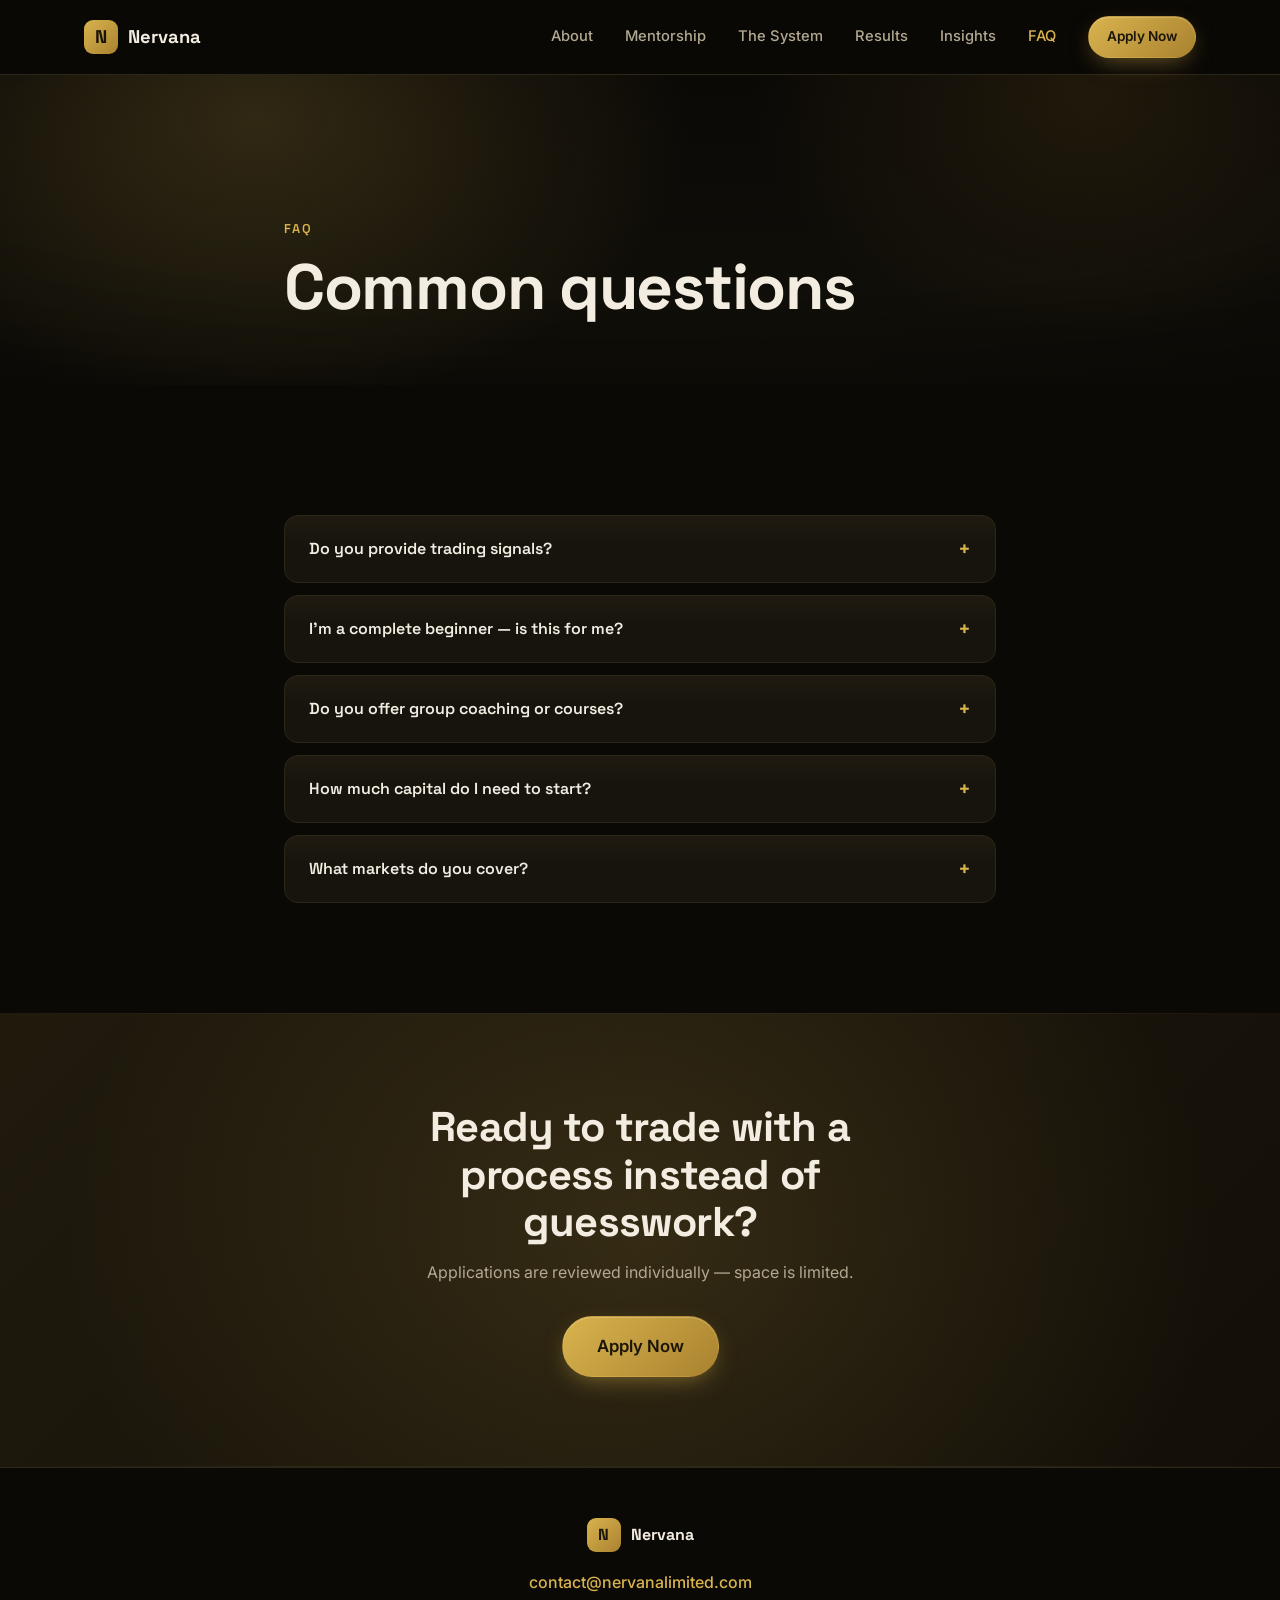
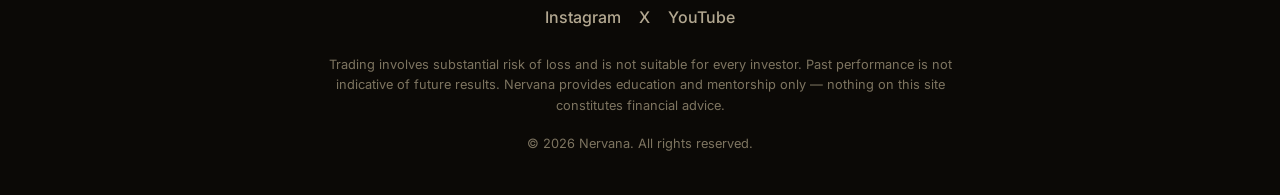
==== website/faq.html @ e36e23cf "Split the long scrolling page into a proper multi-page site The home page previously stacked every s" ====
<!DOCTYPE html>
<html lang="en">
<head>
<meta charset="UTF-8">
<meta name="viewport" content="width=device-width, initial-scale=1.0">
<title>FAQ | Nervana</title>
<meta name="description" content="Common questions about Nervana's 1:1 trading mentorship.">
<link rel="icon" href="data:image/svg+xml,<svg xmlns=%22http://www.w3.org/2000/svg%22 viewBox=%220 0 100 100%22><text y=%22.9em%22 font-size=%2290%22>📈</text></svg>">
<link rel="preconnect" href="https://fonts.googleapis.com">
<link rel="preconnect" href="https://fonts.gstatic.com" crossorigin>
<link href="https://fonts.googleapis.com/css2?family=Inter:wght@400;500;600;700;800&family=Space+Grotesk:wght@500;600;700&display=swap" rel="stylesheet">
<link rel="stylesheet" href="styles.css">
</head>
<body>

<header class="navbar" id="navbar">
  <div class="container navbar__inner">
    <a href="index.html" class="brand">
      <span class="brand__mark">N</span>
      <span class="brand__name">Nervana</span>
    </a>
    <nav class="nav-links" id="navLinks">
      <a href="about.html">About</a>
      <a href="mentorship.html">Mentorship</a>
      <a href="system.html">The System</a>
      <a href="results.html">Results</a>
      <a href="insights.html">Insights</a>
      <a href="faq.html" aria-current="page">FAQ</a>
      <a href="#" class="btn btn--primary btn--sm nav-cta js-apply-trigger">Apply Now</a>
    </nav>
    <button class="nav-toggle" id="navToggle" aria-label="Toggle navigation" aria-expanded="false">
      <span></span><span></span><span></span>
    </button>
  </div>
</header>

<main>

  <section class="hero page-hero">
    <div class="hero__bg" aria-hidden="true"></div>
    <div class="container hero__inner">
      <p class="eyebrow reveal">FAQ</p>
      <h1 class="reveal">Common questions</h1>
    </div>
  </section>

  <section class="faq">
    <div class="container faq__inner">
      <div class="accordion" id="accordion">
        <div class="accordion-item reveal">
          <button class="accordion-trigger">
            <span>Do you provide trading signals?</span>
            <span class="accordion-icon">+</span>
          </button>
          <div class="accordion-panel">
            <p>No. Nervana teaches you the process to find and manage your own trades. The goal is independence, not dependence on someone else's calls.</p>
          </div>
        </div>
        <div class="accordion-item reveal">
          <button class="accordion-trigger">
            <span>I'm a complete beginner — is this for me?</span>
            <span class="accordion-icon">+</span>
          </button>
          <div class="accordion-panel">
            <p>Yes, as long as you're serious and coachable. The mentorship starts by building the Base layer — market structure and risk management — before layering in Core, the execution and psychology work.</p>
          </div>
        </div>
        <div class="accordion-item reveal">
          <button class="accordion-trigger">
            <span>Do you offer group coaching or courses?</span>
            <span class="accordion-icon">+</span>
          </button>
          <div class="accordion-panel">
            <p>Not currently. Nervana is 1:1 mentorship only, by application, so every mentee gets full focus and hands-on support. Group coaching may be introduced in the future, but applications today are for 1:1 mentorship.</p>
          </div>
        </div>
        <div class="accordion-item reveal">
          <button class="accordion-trigger">
            <span>How much capital do I need to start?</span>
            <span class="accordion-icon">+</span>
          </button>
          <div class="accordion-panel">
            <p>We'll discuss this after reviewing your application — the right starting size depends on your goals, market, and risk tolerance. We never recommend risking money you can't afford to lose.</p>
          </div>
        </div>
        <div class="accordion-item reveal">
          <button class="accordion-trigger">
            <span>What markets do you cover?</span>
            <span class="accordion-icon">+</span>
          </button>
          <div class="accordion-panel">
            <p>The core process applies across equities, futures, and forex. Your mentorship is tailored to the market you want to focus on.</p>
          </div>
        </div>
      </div>
    </div>
  </section>

  <section class="cta-banner">
    <div class="container cta-banner__inner reveal">
      <h2>Ready to trade with a process instead of guesswork?</h2>
      <p>Applications are reviewed individually — space is limited.</p>
      <a href="#" class="btn btn--primary btn--lg js-apply-trigger">Apply Now</a>
    </div>
  </section>

</main>

<footer class="footer">
  <div class="container footer__inner">
    <div class="footer__brand">
      <span class="brand__mark">N</span>
      <span class="brand__name">Nervana</span>
    </div>
    <div class="footer__contact">
      <a href="mailto:contact@nervanalimited.com">contact@nervanalimited.com</a>
      <div class="social-links">
        <a href="#" aria-label="Instagram">Instagram</a>
        <a href="#" aria-label="X / Twitter">X</a>
        <a href="#" aria-label="YouTube">YouTube</a>
      </div>
    </div>
    <p class="footer__disclaimer">
      Trading involves substantial risk of loss and is not suitable for every investor.
      Past performance is not indicative of future results. Nervana provides education and
      mentorship only — nothing on this site constitutes financial advice.
    </p>
    <p class="footer__copy">&copy; <span id="year"></span> Nervana. All rights reserved.</p>
  </div>
</footer>

<div class="modal-overlay" id="applyModalOverlay" aria-hidden="true">
  <div class="modal" role="dialog" aria-modal="true" aria-labelledby="applyModalTitle">
    <button type="button" class="modal__close" id="applyModalClose" aria-label="Close application form">&times;</button>

    <p class="eyebrow">Apply Now</p>
    <h2 id="applyModalTitle">Mentorship Application</h2>
    <p class="modal__intro">
      Highly limited, strictly 1:1. Submitting this doesn't guarantee a place — applicants are
      assessed on fit, readiness, and commitment. If shortlisted, you'll be invited to a free
      onboarding session before anything is confirmed.
    </p>

    <form class="modal-form" id="applyForm" name="mentorship-application" method="POST" data-netlify="true" netlify-honeypot="company">
      <input type="hidden" name="form-name" value="mentorship-application">
      <p class="hp-field" aria-hidden="true">
        <label>Don't fill this out if you're human: <input name="company" tabindex="-1" autocomplete="off"></label>
      </p>

      <p class="form-section-title">About you</p>

      <div class="form-row">
        <label for="name">Full name *</label>
        <input type="text" id="name" name="full_name" required placeholder="Your full name">
      </div>
      <div class="form-row">
        <label for="email">Email address *</label>
        <input type="email" id="email" name="email" required placeholder="you@example.com">
      </div>
      <div class="form-row">
        <label for="location">Location / Time zone *</label>
        <input type="text" id="location" name="location_timezone" required placeholder="e.g. London, UK (GMT)">
      </div>
      <div class="form-row">
        <label>How did you hear about Nervana Mentorship?</label>
        <div class="radio-group">
          <label class="radio-option"><input type="radio" name="how_heard" value="TradingView"> TradingView</label>
          <label class="radio-option"><input type="radio" name="how_heard" value="YouTube"> YouTube</label>
          <label class="radio-option"><input type="radio" name="how_heard" value="Referral"> Referral</label>
          <label class="radio-option"><input type="radio" name="how_heard" value="Other"> Other</label>
        </div>
        <input type="text" name="how_heard_other" placeholder="If “Other”, please specify" class="other-input">
      </div>

      <p class="form-section-title">Your trading background</p>

      <div class="form-row">
        <label>How long have you been trading?</label>
        <div class="radio-group">
          <label class="radio-option"><input type="radio" name="trading_duration" value="Less than 6 months"> Less than 6 months</label>
          <label class="radio-option"><input type="radio" name="trading_duration" value="6-12 months"> 6-12 months</label>
          <label class="radio-option"><input type="radio" name="trading_duration" value="1-2 years"> 1-2 years</label>
          <label class="radio-option"><input type="radio" name="trading_duration" value="2+ years"> 2+ years</label>
          <label class="radio-option"><input type="radio" name="trading_duration" value="Other"> Other</label>
        </div>
      </div>
      <div class="form-row">
        <label>What markets do you primarily trade?</label>
        <div class="radio-group">
          <label class="radio-option"><input type="radio" name="markets_traded" value="Forex"> Forex</label>
          <label class="radio-option"><input type="radio" name="markets_traded" value="Indices"> Indices</label>
          <label class="radio-option"><input type="radio" name="markets_traded" value="Stocks"> Stocks</label>
          <label class="radio-option"><input type="radio" name="markets_traded" value="Crypto"> Crypto</label>
          <label class="radio-option"><input type="radio" name="markets_traded" value="Options"> Options</label>
          <label class="radio-option"><input type="radio" name="markets_traded" value="Other"> Other</label>
        </div>
      </div>
      <div class="form-row">
        <label for="strategy">Briefly describe your current trading strategy (if any) *</label>
        <textarea id="strategy" name="current_strategy" rows="4" required></textarea>
      </div>
      <div class="form-row">
        <label for="mentor-experience">Have you worked with a mentor before? If yes, what was your experience? *</label>
        <textarea id="mentor-experience" name="mentor_experience" rows="4" required></textarea>
      </div>

      <p class="form-section-title">Friction &amp; goals</p>

      <div class="form-row">
        <label>Where do you feel the most friction in your trading?</label>
        <div class="radio-group">
          <label class="radio-option"><input type="radio" name="friction" value="Strategy and structure"> Strategy and structure</label>
          <label class="radio-option"><input type="radio" name="friction" value="Emotional regulation under pressure"> Emotional regulation under pressure</label>
          <label class="radio-option"><input type="radio" name="friction" value="Consistency and discipline"> Consistency and discipline</label>
          <label class="radio-option"><input type="radio" name="friction" value="Decision fatigue or overthinking"> Decision fatigue or overthinking</label>
          <label class="radio-option"><input type="radio" name="friction" value="Other"> Other</label>
        </div>
      </div>
      <div class="form-row">
        <label for="goals-6-12">What are your top 3 goals for the next 6-12 months as a trader? *</label>
        <textarea id="goals-6-12" name="goals_6_12_months" rows="4" required></textarea>
      </div>
      <div class="form-row">
        <label for="adapts-to-you">Most mentorships give you rules and expect you to adapt. Nervana rebuilds the system around you. How does that approach resonate with you? *</label>
        <textarea id="adapts-to-you" name="approach_resonance" rows="4" required></textarea>
      </div>

      <p class="form-section-title">Commitment &amp; investment</p>

      <div class="form-row">
        <label for="weekly-hours">How many focused hours per week can you realistically commit to reviews, reflections, and structured development of your trading? *</label>
        <input type="text" id="weekly-hours" name="weekly_hours_commitment" required placeholder="e.g. 5-7 hours a week">
      </div>
      <div class="form-row">
        <label>What level of investment are you prepared to make in your growth as a trader? *</label>
        <div class="radio-group">
          <label class="radio-option"><input type="radio" name="investment_level" value="Under £500" required> I'm only comfortable with small investments (&lt;£500)</label>
          <label class="radio-option"><input type="radio" name="investment_level" value="£500-£1,000"> I'm ready to make a moderate investment (£500-£1,000)</label>
          <label class="radio-option"><input type="radio" name="investment_level" value="£1,000-£3,000"> I'm committed to making a serious investment (£1,000-£3,000)</label>
          <label class="radio-option"><input type="radio" name="investment_level" value="£3,000+"> I'm prepared to invest significantly in long-term mentorship (£3,000+)</label>
          <label class="radio-option"><input type="radio" name="investment_level" value="Other"> Other</label>
        </div>
      </div>
      <div class="form-row">
        <label>Mentorship requires honesty, accountability, and resilience. Are you prepared to commit to that? *</label>
        <div class="radio-group">
          <label class="radio-option"><input type="radio" name="commitment_confirmation" value="Yes" required> Yes</label>
          <label class="radio-option"><input type="radio" name="commitment_confirmation" value="No"> No</label>
          <label class="radio-option"><input type="radio" name="commitment_confirmation" value="Other"> Other</label>
        </div>
      </div>
      <div class="form-row">
        <label for="good-fit">Why do you believe you are a good fit for Nervana Mentorship? *</label>
        <textarea id="good-fit" name="good_fit_reason" rows="4" required></textarea>
      </div>

      <button type="submit" class="btn btn--primary btn--block">Submit Application</button>
      <p class="form-status" id="formStatus" role="status"></p>
    </form>
  </div>
</div>

<script src="script.js"></script>
</body>
</html>
---- website/styles.css ----
:root {
  --bg: #0b0906;
  --bg-alt: #121009;
  --card: #17140e;
  --card-border: #2c2717;
  --text: #f3ede1;
  --text-dim: #b3a891;
  --text-faint: #7d7460;
  --accent: #d9b34e;
  --accent-dim: #a9822f;
  --accent-soft: rgba(217, 179, 78, 0.5);
  --danger: #e5484d;
  --font-heading: "Space Grotesk", Inter, sans-serif;
  --font-body: "Inter", sans-serif;
  --radius: 14px;
  --container: 1160px;
}

* { box-sizing: border-box; margin: 0; padding: 0; }

html { scroll-behavior: smooth; }

body {
  background: var(--bg);
  color: var(--text);
  font-family: var(--font-body);
  line-height: 1.6;
  -webkit-font-smoothing: antialiased;
}

img { max-width: 100%; display: block; }

.container {
  max-width: var(--container);
  margin: 0 auto;
  padding: 0 24px;
}

h1, h2, h3 {
  font-family: var(--font-heading);
  font-weight: 700;
  line-height: 1.15;
  letter-spacing: -0.02em;
}

h1 { font-size: clamp(2.4rem, 5vw, 4rem); }
h2 { font-size: clamp(1.8rem, 3.4vw, 2.6rem); }
h3 { font-size: 1.25rem; }

p { color: var(--text-dim); }

a { color: inherit; text-decoration: none; }

.eyebrow {
  display: inline-block;
  font-family: var(--font-heading);
  font-size: 0.8rem;
  font-weight: 600;
  letter-spacing: 0.14em;
  text-transform: uppercase;
  color: var(--accent);
  margin-bottom: 12px;
}

.center { text-align: center; }

.section-title { margin-bottom: 14px; }

.section-subtitle {
  max-width: 560px;
  margin: 0 auto 48px;
  color: var(--text-dim);
}

.placeholder-note {
  color: var(--text-faint);
  font-style: italic;
  font-size: 0.85rem;
}

/* Buttons */
.btn {
  display: inline-flex;
  align-items: center;
  justify-content: center;
  gap: 8px;
  padding: 13px 26px;
  border-radius: 999px;
  font-weight: 600;
  font-size: 0.95rem;
  border: 1px solid transparent;
  cursor: pointer;
  transition: transform 0.15s ease, box-shadow 0.15s ease, background 0.15s ease, border-color 0.15s ease;
  white-space: nowrap;
}
.btn--primary {
  background: linear-gradient(135deg, var(--accent), var(--accent-dim));
  color: #1a1508;
  box-shadow: 0 8px 24px -8px rgba(217, 179, 78, 0.55), inset 0 1px 0 rgba(255, 255, 255, 0.2);
}
.btn--primary:hover { transform: translateY(-2px); box-shadow: 0 12px 30px -8px rgba(217, 179, 78, 0.75), inset 0 1px 0 rgba(255, 255, 255, 0.25); }
.btn--ghost {
  background: transparent;
  color: var(--text);
  border-color: var(--card-border);
}
.btn--ghost:hover { border-color: var(--accent); color: var(--accent); }
.btn--outline {
  background: transparent;
  border-color: var(--card-border);
  color: var(--text);
}
.btn--outline:hover { border-color: var(--accent); color: var(--accent); }
.btn--sm { padding: 9px 18px; font-size: 0.85rem; }
.btn--lg { padding: 16px 34px; font-size: 1.05rem; }
.btn--block { width: 100%; }

/* Navbar */
.navbar {
  position: sticky;
  top: 0;
  z-index: 100;
  background: rgba(11, 9, 6, 0.75);
  backdrop-filter: blur(10px);
  border-bottom: 1px solid var(--card-border);
}
.navbar__inner {
  display: flex;
  align-items: center;
  justify-content: space-between;
  padding-top: 16px;
  padding-bottom: 16px;
  gap: 24px;
}
.brand {
  display: flex;
  align-items: center;
  gap: 10px;
  font-family: var(--font-heading);
  font-weight: 700;
  font-size: 1.15rem;
}
.brand__mark {
  width: 34px;
  height: 34px;
  display: grid;
  place-items: center;
  border-radius: 9px;
  background: linear-gradient(135deg, var(--accent), var(--accent-dim));
  color: #1a1508;
  font-weight: 800;
}
.nav-links {
  display: flex;
  align-items: center;
  gap: 32px;
  flex: 1;
  justify-content: flex-end;
}
.nav-links a:not(.btn) {
  font-size: 0.92rem;
  color: var(--text-dim);
  font-weight: 500;
  transition: color 0.15s ease;
}
.nav-links a:not(.btn):hover { color: var(--text); }
.nav-links a[aria-current="page"] { color: var(--accent); }
.nav-toggle {
  display: none;
  flex-direction: column;
  gap: 5px;
  background: none;
  border: none;
  cursor: pointer;
  padding: 6px;
}
.nav-toggle span {
  width: 22px;
  height: 2px;
  background: var(--text);
  border-radius: 2px;
  transition: transform 0.2s ease, opacity 0.2s ease;
}

/* Hero */
.hero {
  position: relative;
  padding: 120px 0 100px;
  overflow: hidden;
}
.hero__bg {
  position: absolute;
  inset: 0;
  background:
    radial-gradient(700px 460px at 20% 15%, rgba(217, 179, 78, 0.18), transparent 62%),
    radial-gradient(560px 420px at 85% 5%, rgba(169, 130, 47, 0.13), transparent 60%),
    radial-gradient(120% 90% at 50% 30%, transparent 45%, rgba(0, 0, 0, 0.55) 100%),
    linear-gradient(180deg, var(--bg) 0%, var(--bg-alt) 100%);
  z-index: -1;
}
.hero__inner { max-width: 760px; }
.hero__subtitle {
  font-size: 1.15rem;
  margin: 22px 0 34px;
  max-width: 620px;
}
.hero__actions { display: flex; gap: 16px; flex-wrap: wrap; }
.hero__disclaimer {
  margin-top: 20px;
  font-size: 0.85rem;
  color: var(--text-faint);
}

.page-hero { padding: 140px 0 60px; }
.page-hero .hero__subtitle { margin-bottom: 0; }

/* Insights list */
.insights-list { padding: 60px 0 110px; }
.asset-tabs {
  display: flex;
  gap: 10px;
  flex-wrap: wrap;
  margin-bottom: 32px;
}
.asset-tab {
  font-family: var(--font-body);
  padding: 8px 16px;
  border-radius: 999px;
  border: 1px solid var(--card-border);
  background: transparent;
  color: var(--text-dim);
  font-size: 0.85rem;
  font-weight: 600;
  cursor: pointer;
  transition: border-color 0.15s ease, color 0.15s ease;
}
.asset-tab:hover { border-color: var(--accent); color: var(--accent); }
.asset-tab.active { border-color: var(--accent); color: var(--accent); }

.insight-feed {
  display: flex;
  flex-direction: column;
  gap: 20px;
}
.insight-card {
  background: linear-gradient(180deg, rgba(217,179,78,0.045), transparent 45%), var(--card);
  border: 1px solid var(--card-border);
  border-radius: var(--radius);
  padding: 28px 32px;
}
.insight-card__meta {
  display: flex;
  align-items: center;
  gap: 12px;
  margin-bottom: 12px;
}
.insight-card__asset {
  font-family: var(--font-heading);
  font-size: 0.7rem;
  font-weight: 700;
  letter-spacing: 0.08em;
  text-transform: uppercase;
  color: var(--accent);
  border: 1px solid var(--card-border);
  padding: 4px 10px;
  border-radius: 999px;
}
.insight-card__date { font-size: 0.8rem; color: var(--text-faint); }
.insight-card h3 { margin-bottom: 10px; }
.insight-card p { font-size: 0.95rem; }

/* Stats */
.stats {
  padding: 40px 0;
  position: relative;
}
.stats::before,
.stats::after {
  content: "";
  position: absolute;
  left: 0;
  right: 0;
  height: 1px;
  background: linear-gradient(90deg, transparent, var(--card-border) 25%, var(--card-border) 75%, transparent);
}
.stats::before { top: 0; }
.stats::after { bottom: 0; }
.stats__grid {
  display: grid;
  grid-template-columns: repeat(3, 1fr);
  gap: 24px;
  text-align: center;
}
.stat__number {
  font-family: var(--font-heading);
  font-size: 2.4rem;
  font-weight: 700;
  color: var(--text);
}
.stat__text {
  display: block;
  font-family: var(--font-heading);
  font-size: 1.9rem;
  font-weight: 700;
  color: var(--text);
}
.stat__suffix {
  font-family: var(--font-heading);
  font-size: 1.4rem;
  font-weight: 700;
  color: var(--accent);
}
.stat__label {
  display: block;
  color: var(--text-faint);
  font-size: 0.85rem;
  margin-top: 6px;
}

/* About */
.about { padding: 110px 0; }
.about__grid {
  display: grid;
  grid-template-columns: 1.2fr 0.8fr;
  gap: 60px;
  align-items: start;
}
.about__text h2 { margin-bottom: 20px; }
.about__text p { margin-bottom: 16px; }
.check-list {
  list-style: none;
  margin-top: 24px;
  display: flex;
  flex-direction: column;
  gap: 12px;
}
.check-list li {
  padding-left: 28px;
  position: relative;
  color: var(--text-dim);
}
.check-list li::before {
  content: "✓";
  position: absolute;
  left: 0;
  color: var(--accent);
  font-weight: 700;
}
.card-panel {
  background: linear-gradient(180deg, rgba(217,179,78,0.045), transparent 45%), var(--card);
  border: 1px solid var(--card-border);
  border-radius: var(--radius);
  padding: 32px;
}
.card-panel h3 { margin-bottom: 18px; }
.tick-list { list-style: none; display: flex; flex-direction: column; gap: 14px; }
.tick-list li {
  padding-left: 26px;
  position: relative;
  color: var(--text-dim);
  font-size: 0.95rem;
}
.tick-list li::before {
  content: "→";
  position: absolute;
  left: 0;
  color: var(--accent);
}

/* Programs */
.programs { padding: 110px 0; background: var(--bg-alt); }
.program-grid {
  display: grid;
  grid-template-columns: repeat(3, 1fr);
  gap: 24px;
  margin-top: 20px;
}
.program-grid--single {
  display: flex;
  justify-content: center;
}
.program-grid--single .program-card {
  max-width: 480px;
  width: 100%;
}
.program-card {
  background: linear-gradient(180deg, rgba(217,179,78,0.045), transparent 45%), var(--card);
  border: 1px solid var(--card-border);
  border-radius: var(--radius);
  padding: 32px;
  display: flex;
  flex-direction: column;
  position: relative;
  transition: transform 0.2s ease, border-color 0.2s ease;
}
.program-card:hover { transform: translateY(-4px); border-color: #2a3a52; }
.program-card--featured {
  border-color: var(--accent);
  background: linear-gradient(180deg, rgba(217,179,78,0.12), var(--card) 40%);
}
.badge {
  position: absolute;
  top: -12px;
  right: 24px;
  background: var(--accent);
  color: #1a1508;
  font-size: 0.72rem;
  font-weight: 700;
  padding: 5px 12px;
  border-radius: 999px;
  letter-spacing: 0.03em;
}
.program-price {
  color: var(--accent);
  font-weight: 600;
  font-size: 0.9rem;
  margin: 8px 0 14px;
}
.program-desc { margin-bottom: 18px; font-size: 0.95rem; }
.program-card ul {
  list-style: none;
  display: flex;
  flex-direction: column;
  gap: 10px;
  margin-bottom: 26px;
  flex: 1;
}
.program-card ul li {
  padding-left: 22px;
  position: relative;
  font-size: 0.9rem;
  color: var(--text-dim);
}
.program-card ul li::before {
  content: "✓";
  position: absolute;
  left: 0;
  color: var(--accent);
}

/* Approach */
.approach { padding: 110px 0; }
.approach-grid {
  display: grid;
  grid-template-columns: repeat(3, 1fr);
  gap: 28px;
  margin-top: 20px;
}
.approach-grid--two {
  grid-template-columns: repeat(2, 1fr);
  max-width: 760px;
  margin-left: auto;
  margin-right: auto;
}
.approach-card {
  padding: 8px;
}
.approach-icon {
  font-family: var(--font-heading);
  font-size: 0.85rem;
  font-weight: 700;
  color: var(--accent);
  border: 1px solid var(--card-border);
  width: 44px;
  height: 44px;
  display: grid;
  place-items: center;
  border-radius: 10px;
  margin-bottom: 18px;
}
.approach-card h3 { margin-bottom: 10px; }
.approach-card p { font-size: 0.95rem; }

/* Testimonials */
.testimonials { padding: 110px 0; background: var(--bg-alt); }
.testimonial-grid {
  display: grid;
  grid-template-columns: repeat(3, 1fr);
  gap: 24px;
  margin-top: 20px;
}
.testimonial-card {
  background: linear-gradient(180deg, rgba(217,179,78,0.045), transparent 45%), var(--card);
  border: 1px solid var(--card-border);
  border-radius: var(--radius);
  padding: 28px;
}
.testimonial-card p {
  color: var(--text);
  font-size: 1rem;
  margin-bottom: 18px;
}
.testimonial-card footer {
  color: var(--text-faint);
  font-size: 0.85rem;
  font-weight: 500;
}

/* FAQ */
.faq { padding: 110px 0; }
.faq__inner { max-width: 760px; }
.accordion { margin-top: 20px; display: flex; flex-direction: column; gap: 12px; }
.accordion-item {
  border: 1px solid var(--card-border);
  border-radius: var(--radius);
  background: linear-gradient(180deg, rgba(217,179,78,0.045), transparent 45%), var(--card);
  overflow: hidden;
}
.accordion-trigger {
  width: 100%;
  display: flex;
  align-items: center;
  justify-content: space-between;
  background: none;
  border: none;
  color: var(--text);
  font-family: var(--font-heading);
  font-weight: 600;
  font-size: 1rem;
  padding: 20px 24px;
  cursor: pointer;
  text-align: left;
}
.accordion-icon {
  color: var(--accent);
  font-size: 1.3rem;
  transition: transform 0.2s ease;
  flex-shrink: 0;
  margin-left: 16px;
}
.accordion-item.open .accordion-icon { transform: rotate(45deg); }
.accordion-panel {
  max-height: 0;
  overflow: hidden;
  transition: max-height 0.25s ease, padding 0.25s ease;
  padding: 0 24px;
}
.accordion-item.open .accordion-panel {
  max-height: 240px;
  padding: 0 24px 22px;
}

/* CTA banner */
.cta-banner {
  padding: 90px 0;
  background:
    radial-gradient(60% 140% at 50% 50%, rgba(217, 179, 78, 0.14), transparent 75%),
    linear-gradient(135deg, rgba(217,179,78,0.1), rgba(169,130,47,0.05));
  position: relative;
}
.cta-banner::before,
.cta-banner::after {
  content: "";
  position: absolute;
  left: 0;
  right: 0;
  height: 1px;
  background: linear-gradient(90deg, transparent, var(--card-border) 25%, var(--card-border) 75%, transparent);
}
.cta-banner::before { top: 0; }
.cta-banner::after { bottom: 0; }
.cta-banner__inner { text-align: center; max-width: 620px; margin: 0 auto; }
.cta-banner h2 { margin-bottom: 14px; }
.cta-banner p { margin-bottom: 30px; }

/* Modal */
.modal-overlay {
  position: fixed;
  inset: 0;
  z-index: 200;
  background: rgba(0, 0, 0, 0.72);
  backdrop-filter: blur(4px);
  display: flex;
  padding: 40px 20px;
  overflow-y: auto;
  opacity: 0;
  pointer-events: none;
  transition: opacity 0.25s ease;
}
.modal-overlay.open { opacity: 1; pointer-events: auto; }
.modal {
  position: relative;
  margin: auto;
  width: 100%;
  max-width: 640px;
  max-height: calc(100vh - 80px);
  overflow-y: auto;
  background: linear-gradient(180deg, rgba(217,179,78,0.045), transparent 45%), var(--card);
  border: 1px solid var(--card-border);
  border-radius: var(--radius);
  padding: 40px;
  transform: translateY(16px);
  transition: transform 0.25s ease;
}
.modal-overlay.open .modal { transform: translateY(0); }
.modal__close {
  position: absolute;
  top: 16px;
  right: 16px;
  background: none;
  border: none;
  color: var(--text-dim);
  font-size: 1.6rem;
  line-height: 1;
  padding: 8px;
  cursor: pointer;
  transition: color 0.15s ease;
}
.modal__close:hover { color: var(--accent); }
.modal__intro { margin: 12px 0 28px; }

.modal-form {
  display: flex;
  flex-direction: column;
  gap: 18px;
}

/* Footer contact */
.footer__contact {
  display: flex;
  flex-direction: column;
  align-items: center;
  gap: 10px;
  margin-bottom: 24px;
}
.footer__contact a { color: var(--accent); font-weight: 500; }
.social-links { display: flex; gap: 18px; }
.social-links a { color: var(--text-dim); }
.social-links a:hover { color: var(--accent); }
.form-row { display: flex; flex-direction: column; gap: 8px; }
.form-row > label { font-size: 0.85rem; font-weight: 500; color: var(--text-dim); }
.form-row input:not([type="radio"]):not([type="checkbox"]),
.form-row select,
.form-row textarea {
  background: var(--bg);
  border: 1px solid var(--card-border);
  border-radius: 8px;
  padding: 12px 14px;
  color: var(--text);
  font-family: var(--font-body);
  font-size: 0.95rem;
  outline: none;
  transition: border-color 0.15s ease;
  resize: vertical;
}
.form-row input:not([type="radio"]):not([type="checkbox"]):focus,
.form-row select:focus,
.form-row textarea:focus {
  border-color: var(--accent);
}
.form-row .other-input { margin-top: 2px; }

.form-section-title {
  font-family: var(--font-heading);
  font-size: 0.8rem;
  font-weight: 700;
  letter-spacing: 0.08em;
  text-transform: uppercase;
  color: var(--accent);
  margin: 8px 0 -4px;
  padding-top: 20px;
  border-top: 1px solid var(--card-border);
}
.form-section-title:first-of-type { border-top: none; padding-top: 0; }

.radio-group {
  display: flex;
  flex-direction: column;
  gap: 10px;
}
.radio-option {
  display: flex;
  align-items: flex-start;
  gap: 10px;
  font-size: 0.9rem;
  color: var(--text-dim);
  cursor: pointer;
  font-weight: 400;
}
.radio-option input[type="radio"] {
  accent-color: var(--accent);
  width: 16px;
  height: 16px;
  margin-top: 2px;
  flex-shrink: 0;
  cursor: pointer;
}
.form-status {
  font-size: 0.85rem;
  color: var(--accent);
  min-height: 1.2em;
}
.form-status.form-status--error { color: var(--danger); }

.hp-field {
  position: absolute;
  left: -9999px;
  width: 1px;
  height: 1px;
  overflow: hidden;
}

/* Footer */
.footer {
  padding: 50px 0 40px;
  border-top: 1px solid var(--card-border);
}
.footer__inner { text-align: center; }
.footer__brand {
  display: inline-flex;
  align-items: center;
  gap: 10px;
  font-family: var(--font-heading);
  font-weight: 700;
  margin-bottom: 18px;
}
.footer__disclaimer {
  max-width: 640px;
  margin: 0 auto 18px;
  font-size: 0.8rem;
  color: var(--text-faint);
}
.footer__copy { font-size: 0.8rem; color: var(--text-faint); }

/* Reveal animation */
.reveal {
  opacity: 0;
  transform: translateY(20px);
  filter: blur(6px);
  transition: opacity 0.9s cubic-bezier(0.16, 0.8, 0.24, 1),
              transform 0.9s cubic-bezier(0.16, 0.8, 0.24, 1),
              filter 0.9s cubic-bezier(0.16, 0.8, 0.24, 1);
}
.reveal.in-view {
  opacity: 1;
  transform: translateY(0);
  filter: blur(0);
}

@media (prefers-reduced-motion: reduce) {
  .reveal {
    opacity: 1;
    transform: none;
    filter: none;
    transition: none;
  }
}

/* Responsive */
@media (max-width: 900px) {
  .about__grid { grid-template-columns: 1fr; gap: 40px; }
  .modal { padding: 28px; max-height: calc(100vh - 40px); }
  .program-grid, .approach-grid, .testimonial-grid { grid-template-columns: 1fr; }
  .stats__grid { grid-template-columns: 1fr; row-gap: 32px; }
}

@media (max-width: 760px) {
  .nav-links { display: none; }
  .nav-toggle { display: flex; }

  .navbar.open .nav-links {
    display: flex;
    flex-direction: column;
    align-items: stretch;
    position: absolute;
    top: 100%;
    left: 0;
    right: 0;
    background: var(--bg-alt);
    padding: 24px;
    gap: 18px;
    border-bottom: 1px solid var(--card-border);
  }
  .navbar.open .nav-links .btn { margin-top: 6px; }

  .modal-overlay { padding: 16px; }

  .hero { padding: 90px 0 70px; }
}
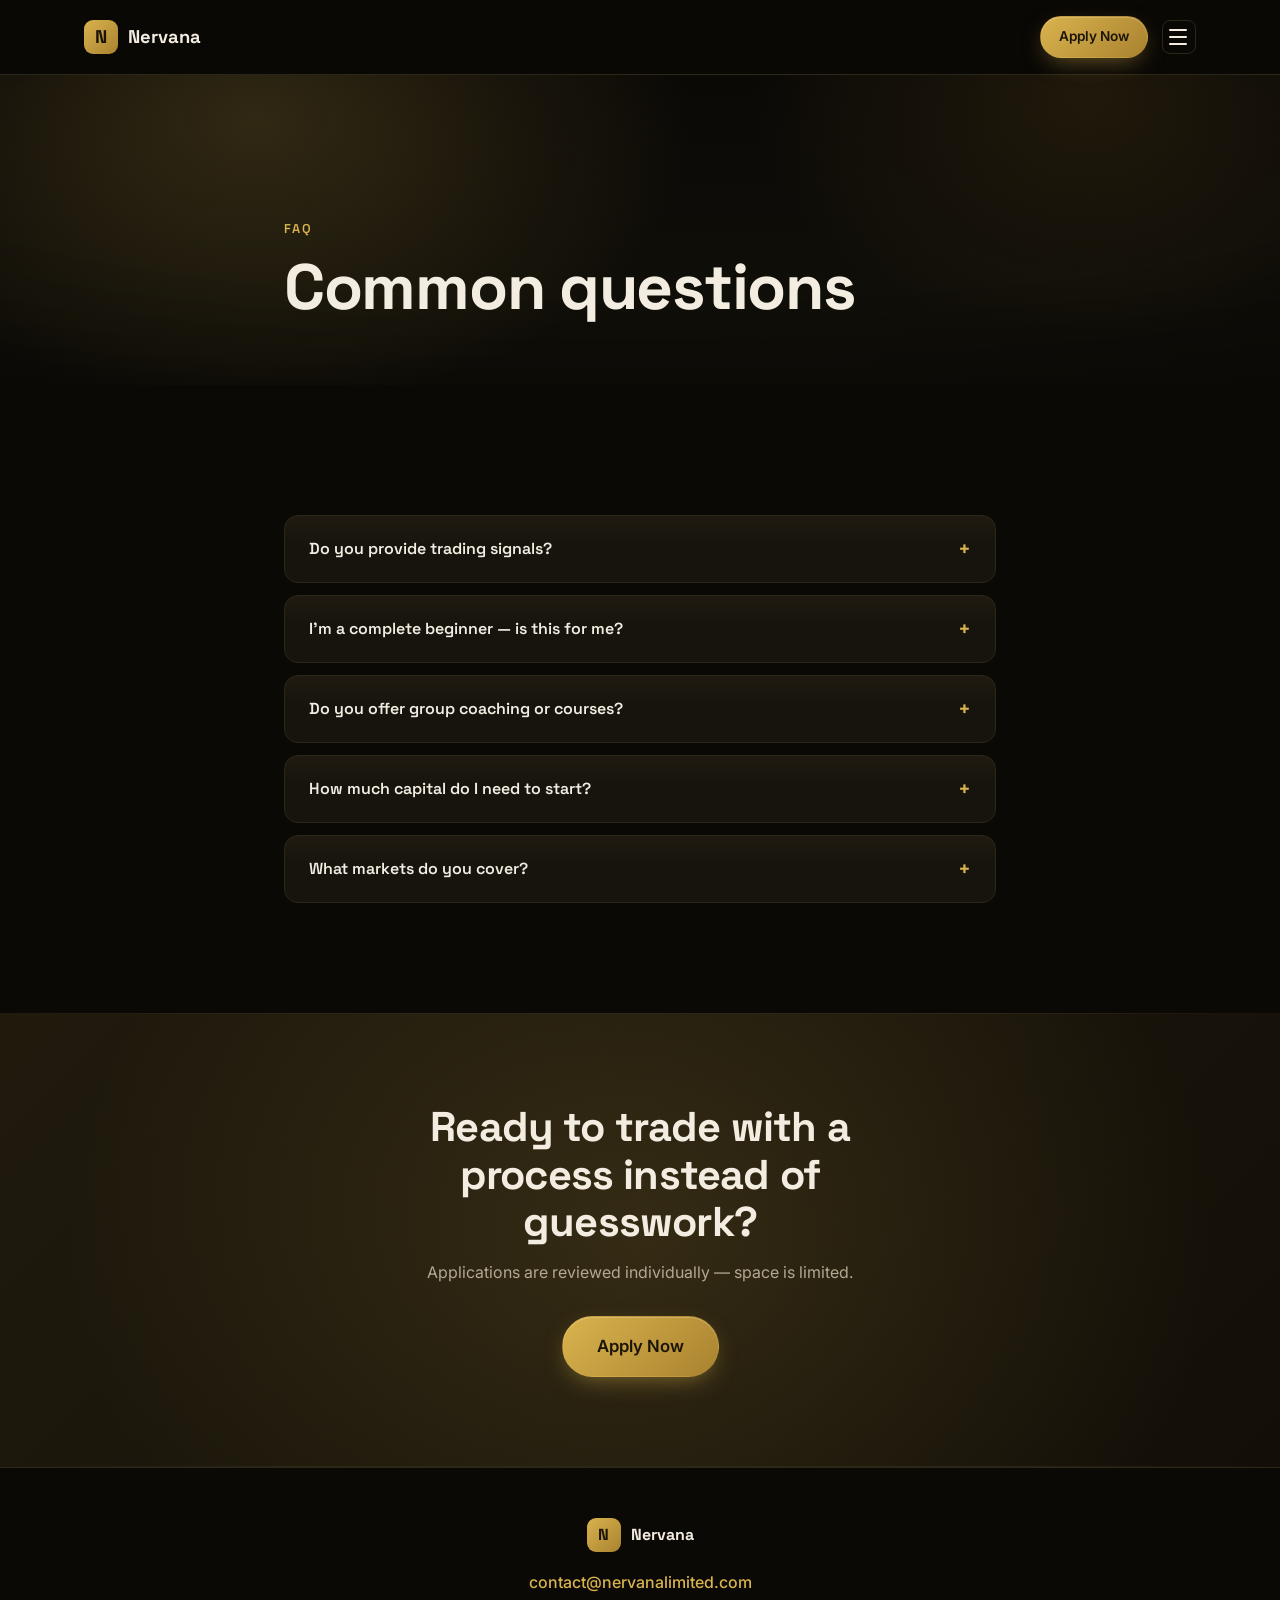
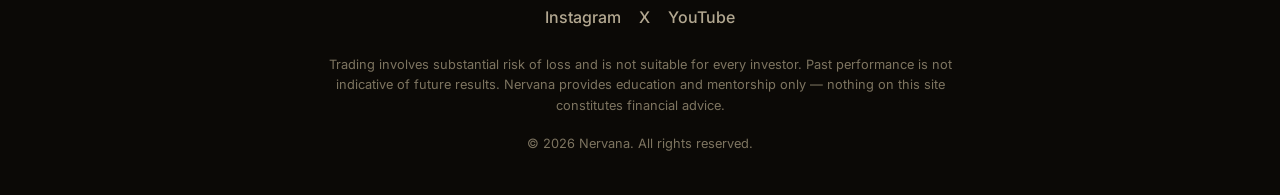
==== commit 487e0120: "Consolidate to a 4-page nav and switch to a dropdown menu Merge about.html, system.html, and mentors" ====
--- a/website/faq.html
+++ b/website/faq.html
@@ -19,18 +19,18 @@
       <span class="brand__mark">N</span>
       <span class="brand__name">Nervana</span>
     </a>
+    <div class="navbar__actions">
+      <a href="#" class="btn btn--primary btn--sm js-apply-trigger">Apply Now</a>
+      <button class="nav-toggle" id="navToggle" aria-label="Toggle menu" aria-expanded="false">
+        <span></span><span></span><span></span>
+      </button>
+    </div>
     <nav class="nav-links" id="navLinks">
-      <a href="about.html">About</a>
-      <a href="mentorship.html">Mentorship</a>
-      <a href="system.html">The System</a>
+      <a href="program.html">The Program</a>
       <a href="results.html">Results</a>
       <a href="insights.html">Insights</a>
       <a href="faq.html" aria-current="page">FAQ</a>
-      <a href="#" class="btn btn--primary btn--sm nav-cta js-apply-trigger">Apply Now</a>
     </nav>
-    <button class="nav-toggle" id="navToggle" aria-label="Toggle navigation" aria-expanded="false">
-      <span></span><span></span><span></span>
-    </button>
   </div>
 </header>
 
--- a/website/styles.css
+++ b/website/styles.css
@@ -131,6 +131,7 @@
   padding-top: 16px;
   padding-bottom: 16px;
   gap: 24px;
+  position: relative;
 }
 .brand {
   display: flex;
@@ -150,37 +151,69 @@
   color: #1a1508;
   font-weight: 800;
 }
+.navbar__actions {
+  display: flex;
+  align-items: center;
+  gap: 14px;
+}
 .nav-links {
-  display: flex;
-  align-items: center;
-  gap: 32px;
-  flex: 1;
-  justify-content: flex-end;
-}
-.nav-links a:not(.btn) {
+  position: absolute;
+  top: calc(100% + 10px);
+  right: 24px;
+  display: flex;
+  flex-direction: column;
+  gap: 2px;
+  min-width: 190px;
+  background: var(--bg-alt);
+  border: 1px solid var(--card-border);
+  border-radius: var(--radius);
+  padding: 10px;
+  box-shadow: 0 16px 36px -12px rgba(0, 0, 0, 0.6);
+  opacity: 0;
+  transform: translateY(-8px);
+  pointer-events: none;
+  transition: opacity 0.2s ease, transform 0.2s ease;
+  z-index: 110;
+}
+.navbar.open .nav-links {
+  opacity: 1;
+  transform: translateY(0);
+  pointer-events: auto;
+}
+.nav-links a {
   font-size: 0.92rem;
   color: var(--text-dim);
   font-weight: 500;
-  transition: color 0.15s ease;
-}
-.nav-links a:not(.btn):hover { color: var(--text); }
+  padding: 10px 14px;
+  border-radius: 8px;
+  transition: color 0.15s ease, background 0.15s ease;
+}
+.nav-links a:hover { color: var(--text); background: rgba(255, 255, 255, 0.04); }
 .nav-links a[aria-current="page"] { color: var(--accent); }
 .nav-toggle {
-  display: none;
-  flex-direction: column;
+  display: flex;
+  flex-direction: column;
+  justify-content: center;
   gap: 5px;
+  width: 34px;
+  height: 34px;
   background: none;
-  border: none;
+  border: 1px solid var(--card-border);
+  border-radius: 8px;
   cursor: pointer;
   padding: 6px;
 }
 .nav-toggle span {
-  width: 22px;
+  width: 18px;
   height: 2px;
   background: var(--text);
   border-radius: 2px;
   transition: transform 0.2s ease, opacity 0.2s ease;
 }
+.navbar.open .nav-toggle { border-color: var(--accent); }
+.navbar.open .nav-toggle span:nth-child(1) { transform: translateY(7px) rotate(45deg); }
+.navbar.open .nav-toggle span:nth-child(2) { opacity: 0; }
+.navbar.open .nav-toggle span:nth-child(3) { transform: translateY(-7px) rotate(-45deg); }
 
 /* Hero */
 .hero {
@@ -755,23 +788,7 @@
 }
 
 @media (max-width: 760px) {
-  .nav-links { display: none; }
-  .nav-toggle { display: flex; }
-
-  .navbar.open .nav-links {
-    display: flex;
-    flex-direction: column;
-    align-items: stretch;
-    position: absolute;
-    top: 100%;
-    left: 0;
-    right: 0;
-    background: var(--bg-alt);
-    padding: 24px;
-    gap: 18px;
-    border-bottom: 1px solid var(--card-border);
-  }
-  .navbar.open .nav-links .btn { margin-top: 6px; }
+  .nav-links { left: 24px; right: 24px; min-width: 0; }
 
   .modal-overlay { padding: 16px; }
 
